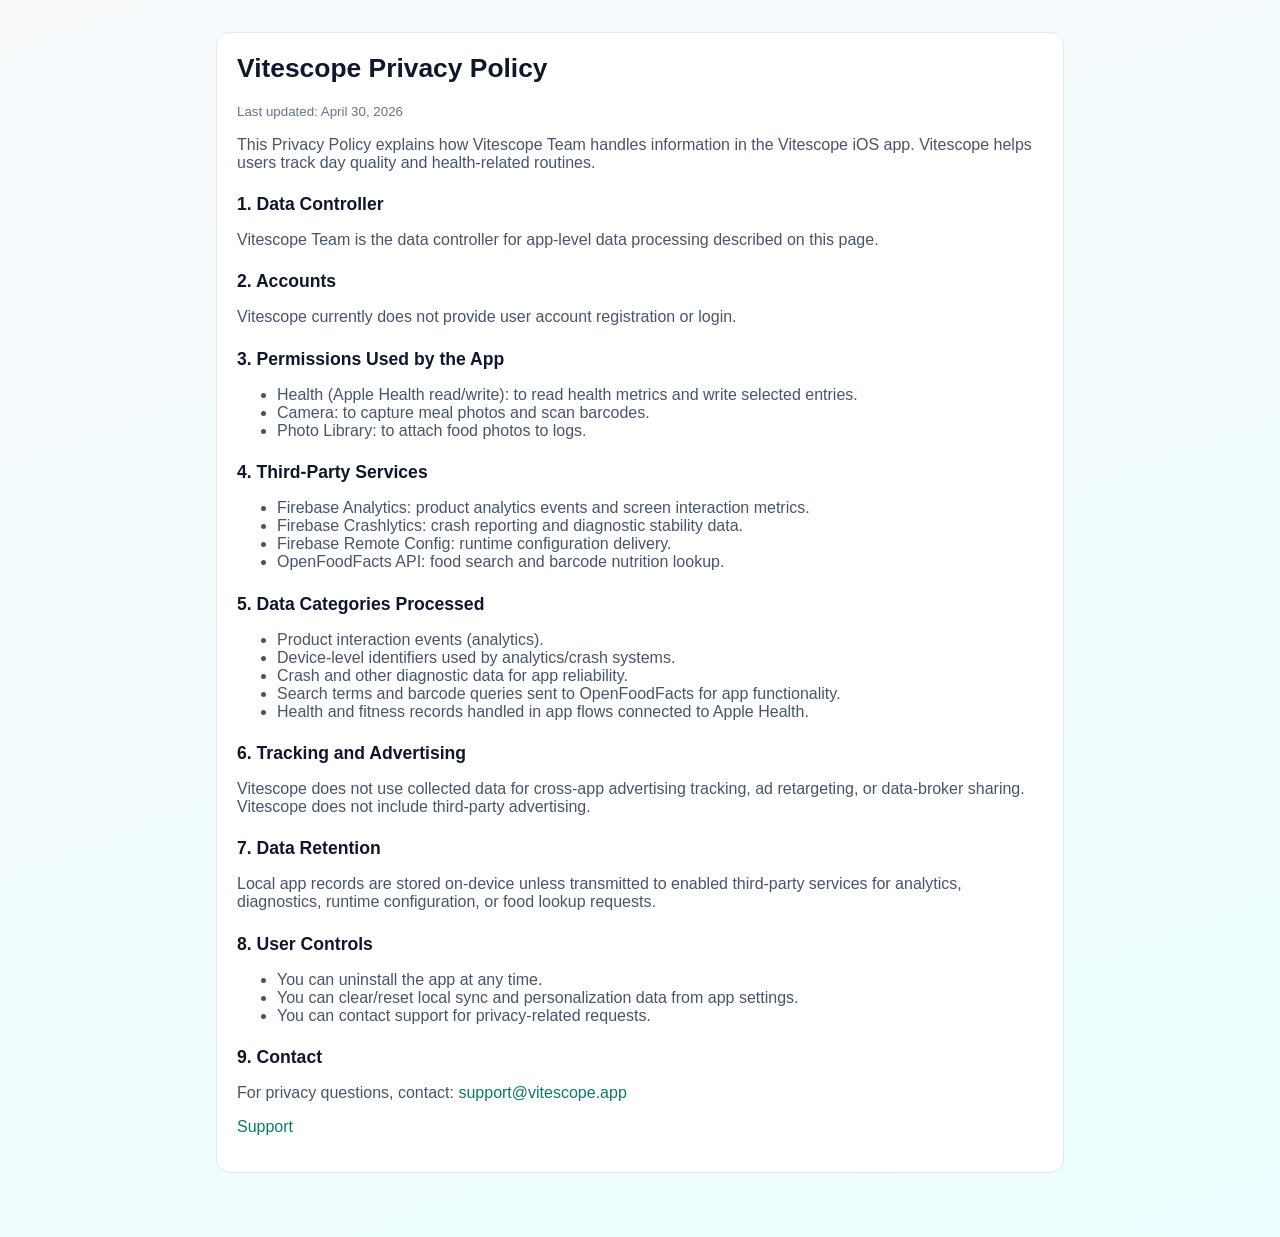
==== privacy-policy/index.html @ e9898ee6 "feat: bootstrap vitescope.app pages with redirect, privacy and support" ====
<!doctype html>
<html lang="en">
  <head>
    <meta charset="utf-8" />
    <meta name="viewport" content="width=device-width, initial-scale=1" />
    <title>Vitescope Privacy Policy</title>
    <meta name="description" content="Privacy Policy for Vitescope" />
    <link rel="stylesheet" href="/styles.css" />
  </head>
  <body>
    <main>
      <div class="card">
        <h1>Vitescope Privacy Policy</h1>
        <p><small>Last updated: April 30, 2026</small></p>

        <p>
          This Privacy Policy explains how Vitescope Team handles information in the Vitescope iOS app.
          Vitescope helps users track day quality and health-related routines.
        </p>

        <h2>1. Data Controller</h2>
        <p>Vitescope Team is the data controller for app-level data processing described on this page.</p>

        <h2>2. Accounts</h2>
        <p>Vitescope currently does not provide user account registration or login.</p>

        <h2>3. Permissions Used by the App</h2>
        <ul>
          <li>Health (Apple Health read/write): to read health metrics and write selected entries.</li>
          <li>Camera: to capture meal photos and scan barcodes.</li>
          <li>Photo Library: to attach food photos to logs.</li>
        </ul>

        <h2>4. Third-Party Services</h2>
        <ul>
          <li>Firebase Analytics: product analytics events and screen interaction metrics.</li>
          <li>Firebase Crashlytics: crash reporting and diagnostic stability data.</li>
          <li>Firebase Remote Config: runtime configuration delivery.</li>
          <li>OpenFoodFacts API: food search and barcode nutrition lookup.</li>
        </ul>

        <h2>5. Data Categories Processed</h2>
        <ul>
          <li>Product interaction events (analytics).</li>
          <li>Device-level identifiers used by analytics/crash systems.</li>
          <li>Crash and other diagnostic data for app reliability.</li>
          <li>Search terms and barcode queries sent to OpenFoodFacts for app functionality.</li>
          <li>Health and fitness records handled in app flows connected to Apple Health.</li>
        </ul>

        <h2>6. Tracking and Advertising</h2>
        <p>
          Vitescope does not use collected data for cross-app advertising tracking, ad retargeting, or data-broker sharing.
          Vitescope does not include third-party advertising.
        </p>

        <h2>7. Data Retention</h2>
        <p>
          Local app records are stored on-device unless transmitted to enabled third-party services for analytics,
          diagnostics, runtime configuration, or food lookup requests.
        </p>

        <h2>8. User Controls</h2>
        <ul>
          <li>You can uninstall the app at any time.</li>
          <li>You can clear/reset local sync and personalization data from app settings.</li>
          <li>You can contact support for privacy-related requests.</li>
        </ul>

        <h2>9. Contact</h2>
        <p>
          For privacy questions, contact:
          <a href="mailto:support@vitescope.app">support@vitescope.app</a>
        </p>

        <p><a href="/support/">Support</a></p>
      </div>
    </main>
  </body>
</html>
---- styles.css ----
:root {
  color-scheme: light;
  --bg: #f8fafc;
  --card: #ffffff;
  --text: #0f172a;
  --muted: #475569;
  --border: #e2e8f0;
  --accent: #0f766e;
}

* { box-sizing: border-box; }

body {
  margin: 0;
  font-family: -apple-system, BlinkMacSystemFont, 'Segoe UI', sans-serif;
  background: linear-gradient(160deg, #f8fafc 0%, #ecfeff 100%);
  color: var(--text);
}

main {
  max-width: 880px;
  margin: 2rem auto;
  padding: 0 1rem 2rem;
}

.card {
  background: var(--card);
  border: 1px solid var(--border);
  border-radius: 14px;
  padding: 1.25rem 1.25rem;
}

h1, h2 {
  margin-top: 0;
}

h1 {
  font-size: 1.65rem;
}

h2 {
  font-size: 1.1rem;
  margin-top: 1.4rem;
}

p, li {
  color: var(--muted);
}

a {
  color: var(--accent);
  text-decoration: none;
}

a:hover {
  text-decoration: underline;
}

small {
  color: #64748b;
}
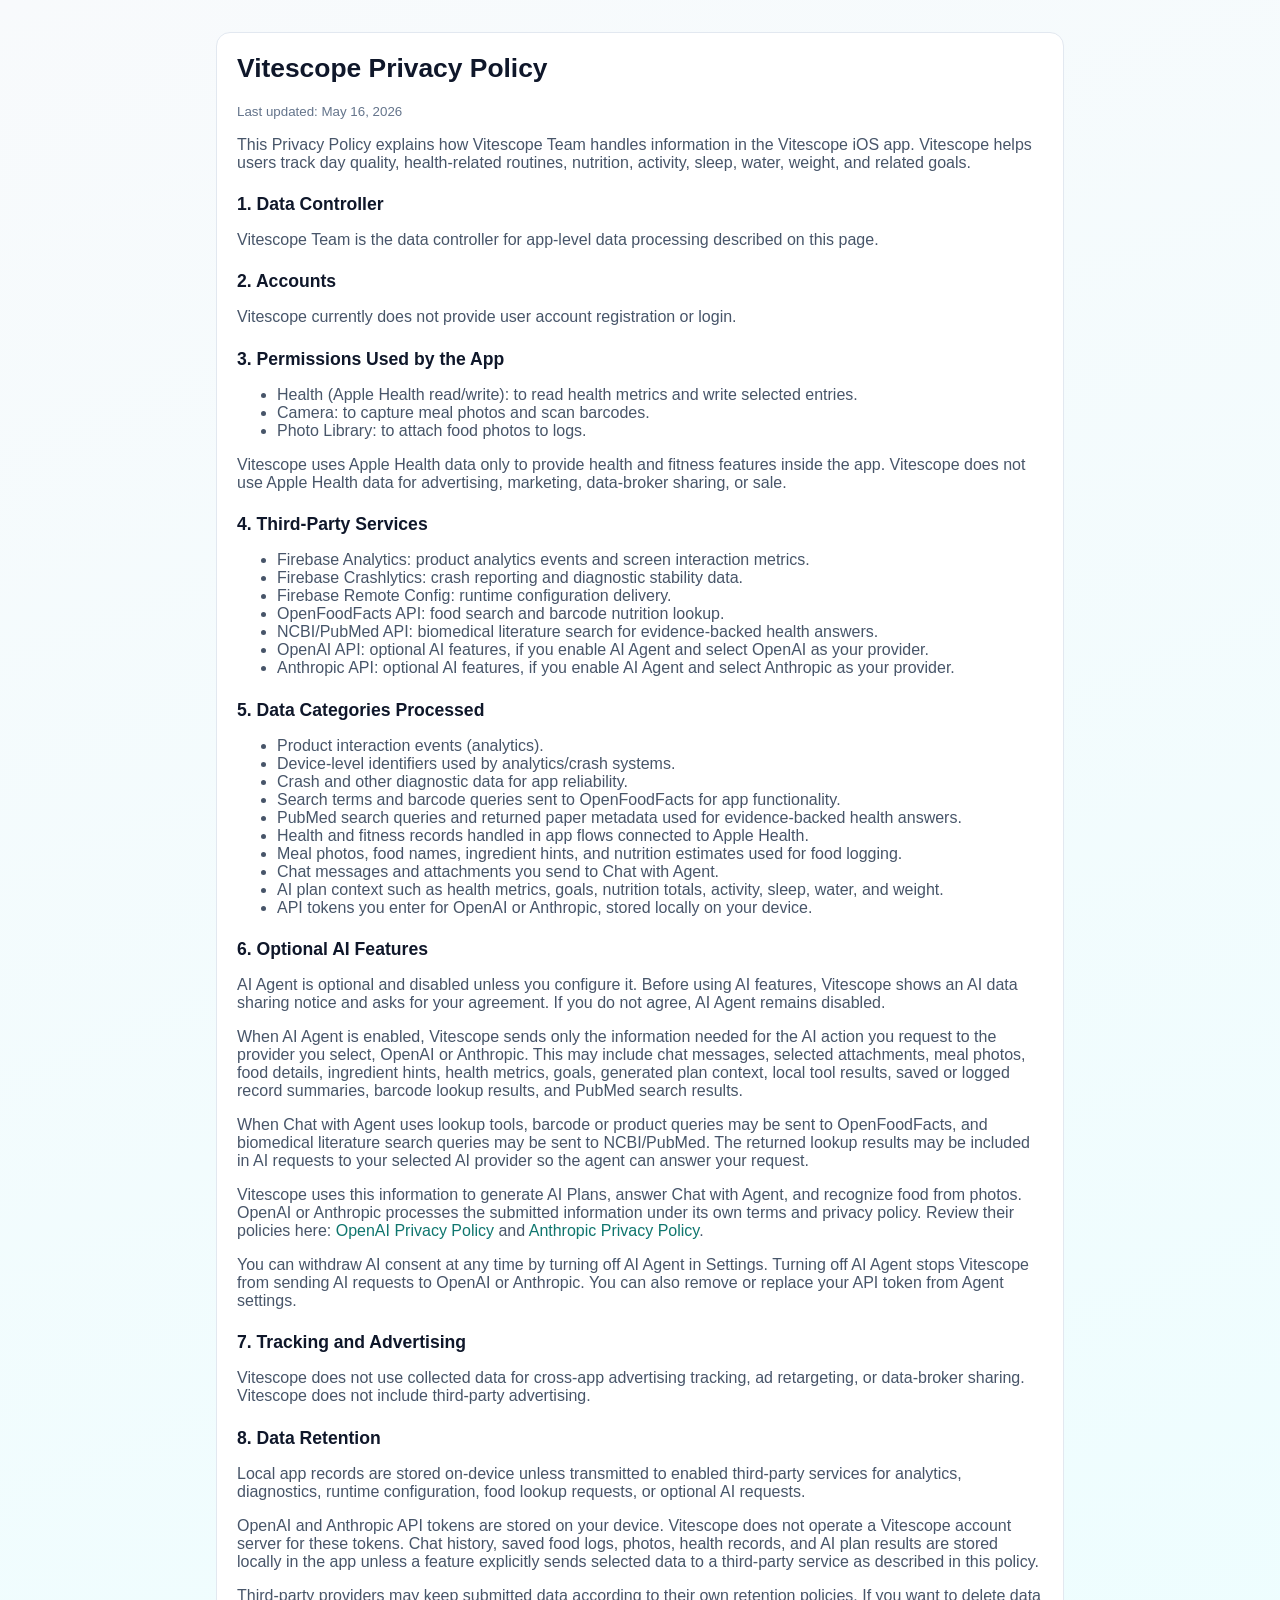
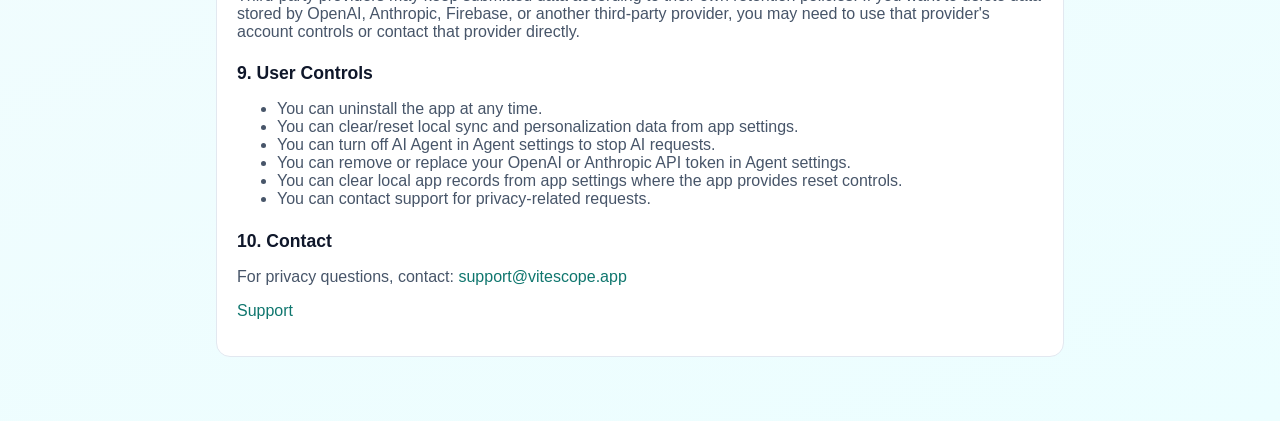
==== commit 230ab9dd: "chore: update privacy policy for AI features" ====
--- a/privacy-policy/index.html
+++ b/privacy-policy/index.html
@@ -11,11 +11,12 @@
     <main>
       <div class="card">
         <h1>Vitescope Privacy Policy</h1>
-        <p><small>Last updated: April 30, 2026</small></p>
+        <p><small>Last updated: May 16, 2026</small></p>
 
         <p>
           This Privacy Policy explains how Vitescope Team handles information in the Vitescope iOS app.
-          Vitescope helps users track day quality and health-related routines.
+          Vitescope helps users track day quality, health-related routines, nutrition, activity, sleep,
+          water, weight, and related goals.
         </p>
 
         <h2>1. Data Controller</h2>
@@ -30,6 +31,10 @@
           <li>Camera: to capture meal photos and scan barcodes.</li>
           <li>Photo Library: to attach food photos to logs.</li>
         </ul>
+        <p>
+          Vitescope uses Apple Health data only to provide health and fitness features inside the app.
+          Vitescope does not use Apple Health data for advertising, marketing, data-broker sharing, or sale.
+        </p>
 
         <h2>4. Third-Party Services</h2>
         <ul>
@@ -37,6 +42,13 @@
           <li>Firebase Crashlytics: crash reporting and diagnostic stability data.</li>
           <li>Firebase Remote Config: runtime configuration delivery.</li>
           <li>OpenFoodFacts API: food search and barcode nutrition lookup.</li>
+          <li>NCBI/PubMed API: biomedical literature search for evidence-backed health answers.</li>
+          <li>
+            OpenAI API: optional AI features, if you enable AI Agent and select OpenAI as your provider.
+          </li>
+          <li>
+            Anthropic API: optional AI features, if you enable AI Agent and select Anthropic as your provider.
+          </li>
         </ul>
 
         <h2>5. Data Categories Processed</h2>
@@ -45,29 +57,77 @@
           <li>Device-level identifiers used by analytics/crash systems.</li>
           <li>Crash and other diagnostic data for app reliability.</li>
           <li>Search terms and barcode queries sent to OpenFoodFacts for app functionality.</li>
+          <li>PubMed search queries and returned paper metadata used for evidence-backed health answers.</li>
           <li>Health and fitness records handled in app flows connected to Apple Health.</li>
+          <li>Meal photos, food names, ingredient hints, and nutrition estimates used for food logging.</li>
+          <li>Chat messages and attachments you send to Chat with Agent.</li>
+          <li>AI plan context such as health metrics, goals, nutrition totals, activity, sleep, water, and weight.</li>
+          <li>API tokens you enter for OpenAI or Anthropic, stored locally on your device.</li>
         </ul>
 
-        <h2>6. Tracking and Advertising</h2>
+        <h2>6. Optional AI Features</h2>
+        <p>
+          AI Agent is optional and disabled unless you configure it. Before using AI features, Vitescope shows an
+          AI data sharing notice and asks for your agreement. If you do not agree, AI Agent remains disabled.
+        </p>
+        <p>
+          When AI Agent is enabled, Vitescope sends only the information needed for the AI action you request to
+          the provider you select, OpenAI or Anthropic. This may include chat messages, selected attachments,
+          meal photos, food details, ingredient hints, health metrics, goals, generated plan context, local tool
+          results, saved or logged record summaries, barcode lookup results, and PubMed search results.
+        </p>
+        <p>
+          When Chat with Agent uses lookup tools, barcode or product queries may be sent to OpenFoodFacts, and
+          biomedical literature search queries may be sent to NCBI/PubMed. The returned lookup results may be
+          included in AI requests to your selected AI provider so the agent can answer your request.
+        </p>
+        <p>
+          Vitescope uses this information to generate AI Plans, answer Chat with Agent, and recognize food from
+          photos. OpenAI or Anthropic processes the submitted information under its own terms and privacy policy.
+          Review their policies here:
+          <a href="https://openai.com/policies/privacy-policy/">OpenAI Privacy Policy</a> and
+          <a href="https://www.anthropic.com/legal/privacy">Anthropic Privacy Policy</a>.
+        </p>
+        <p>
+          You can withdraw AI consent at any time by turning off AI Agent in Settings. Turning off AI Agent stops
+          Vitescope from sending AI requests to OpenAI or Anthropic. You can also remove or replace your API token
+          from Agent settings.
+        </p>
+
+        <h2>7. Tracking and Advertising</h2>
         <p>
           Vitescope does not use collected data for cross-app advertising tracking, ad retargeting, or data-broker sharing.
           Vitescope does not include third-party advertising.
         </p>
 
-        <h2>7. Data Retention</h2>
+        <h2>8. Data Retention</h2>
         <p>
           Local app records are stored on-device unless transmitted to enabled third-party services for analytics,
-          diagnostics, runtime configuration, or food lookup requests.
+          diagnostics, runtime configuration, food lookup requests, or optional AI requests.
+        </p>
+        <p>
+          OpenAI and Anthropic API tokens are stored on your device. Vitescope does not operate a Vitescope account
+          server for these tokens. Chat history, saved food logs, photos, health records, and AI plan results are
+          stored locally in the app unless a feature explicitly sends selected data to a third-party service as
+          described in this policy.
+        </p>
+        <p>
+          Third-party providers may keep submitted data according to their own retention policies. If you want to
+          delete data stored by OpenAI, Anthropic, Firebase, or another third-party provider, you may need to use
+          that provider's account controls or contact that provider directly.
         </p>
 
-        <h2>8. User Controls</h2>
+        <h2>9. User Controls</h2>
         <ul>
           <li>You can uninstall the app at any time.</li>
           <li>You can clear/reset local sync and personalization data from app settings.</li>
+          <li>You can turn off AI Agent in Agent settings to stop AI requests.</li>
+          <li>You can remove or replace your OpenAI or Anthropic API token in Agent settings.</li>
+          <li>You can clear local app records from app settings where the app provides reset controls.</li>
           <li>You can contact support for privacy-related requests.</li>
         </ul>
 
-        <h2>9. Contact</h2>
+        <h2>10. Contact</h2>
         <p>
           For privacy questions, contact:
           <a href="mailto:support@vitescope.app">support@vitescope.app</a>
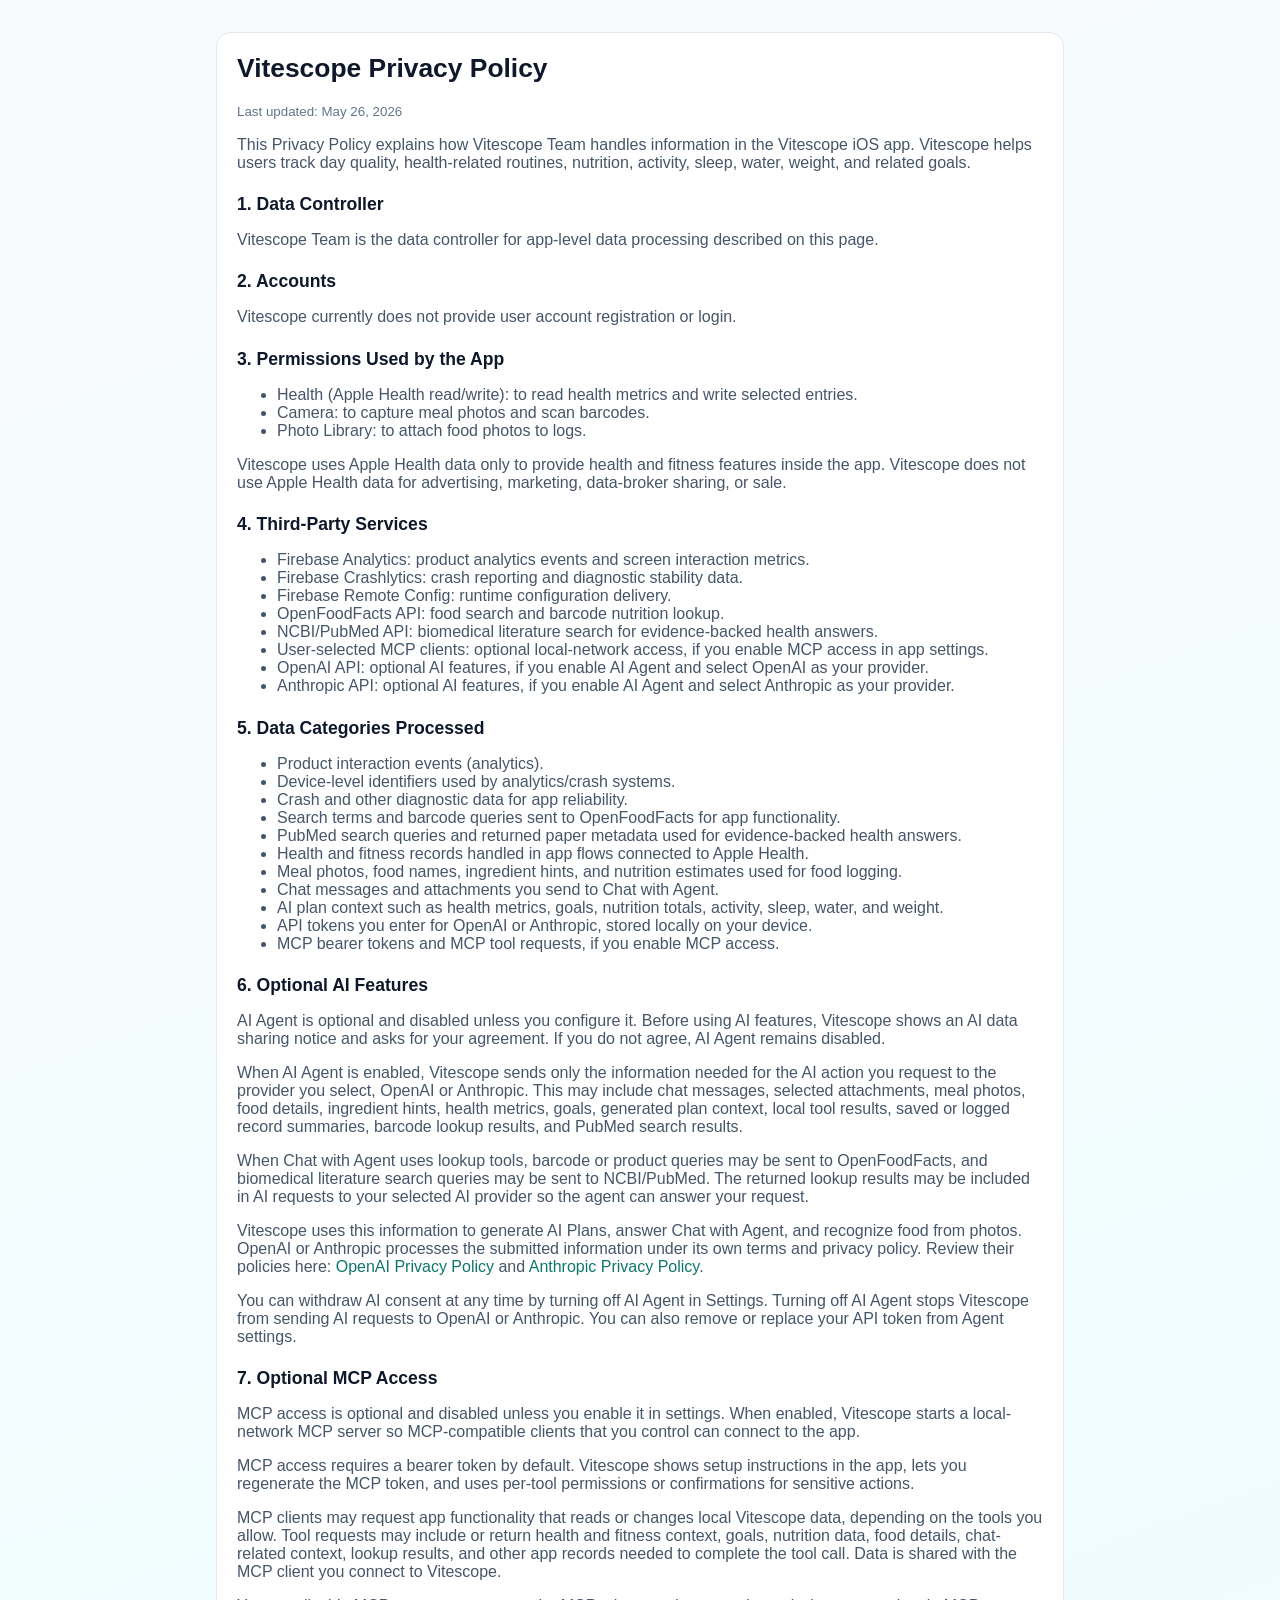
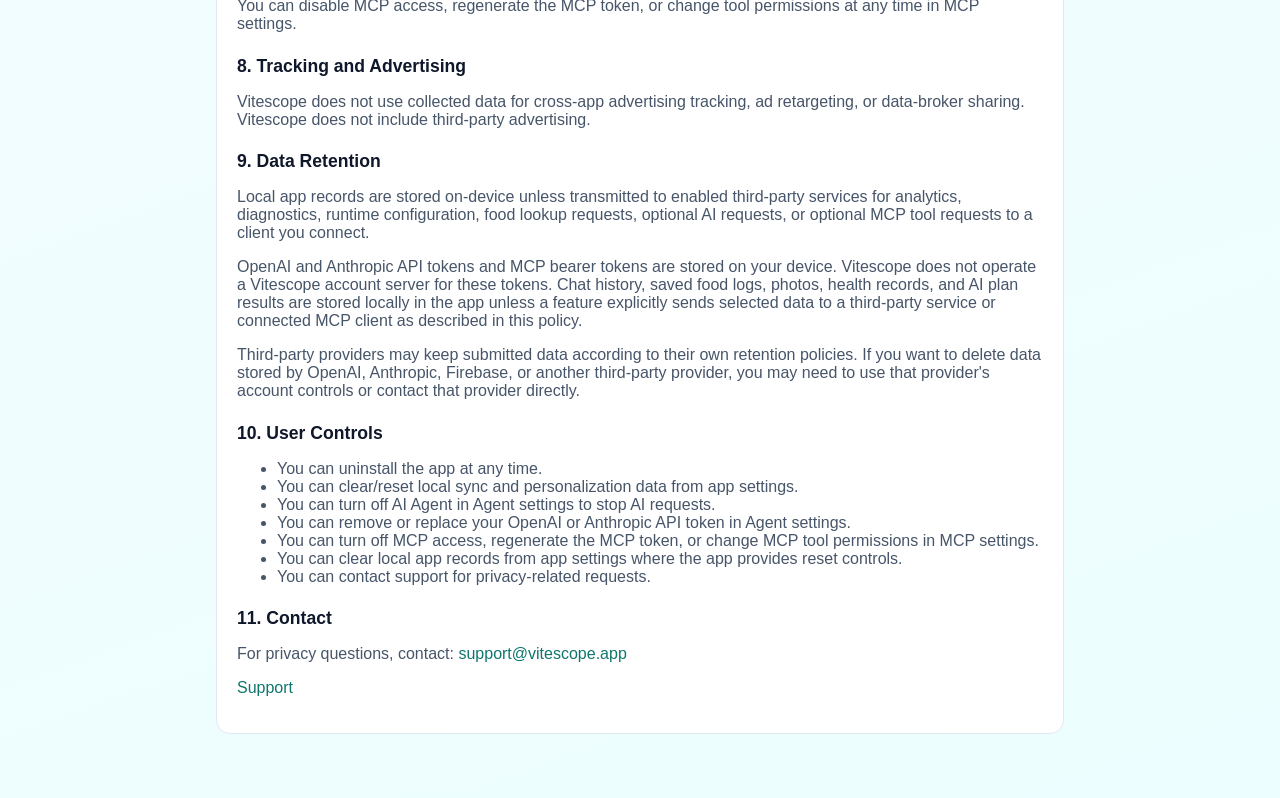
==== commit 3366a483: "docs: update privacy policy for MCP access" ====
--- a/privacy-policy/index.html
+++ b/privacy-policy/index.html
@@ -11,7 +11,7 @@
     <main>
       <div class="card">
         <h1>Vitescope Privacy Policy</h1>
-        <p><small>Last updated: May 16, 2026</small></p>
+        <p><small>Last updated: May 26, 2026</small></p>
 
         <p>
           This Privacy Policy explains how Vitescope Team handles information in the Vitescope iOS app.
@@ -44,6 +44,9 @@
           <li>OpenFoodFacts API: food search and barcode nutrition lookup.</li>
           <li>NCBI/PubMed API: biomedical literature search for evidence-backed health answers.</li>
           <li>
+            User-selected MCP clients: optional local-network access, if you enable MCP access in app settings.
+          </li>
+          <li>
             OpenAI API: optional AI features, if you enable AI Agent and select OpenAI as your provider.
           </li>
           <li>
@@ -63,6 +66,7 @@
           <li>Chat messages and attachments you send to Chat with Agent.</li>
           <li>AI plan context such as health metrics, goals, nutrition totals, activity, sleep, water, and weight.</li>
           <li>API tokens you enter for OpenAI or Anthropic, stored locally on your device.</li>
+          <li>MCP bearer tokens and MCP tool requests, if you enable MCP access.</li>
         </ul>
 
         <h2>6. Optional AI Features</h2>
@@ -94,22 +98,43 @@
           from Agent settings.
         </p>
 
-        <h2>7. Tracking and Advertising</h2>
+        <h2>7. Optional MCP Access</h2>
+        <p>
+          MCP access is optional and disabled unless you enable it in settings. When enabled, Vitescope starts a
+          local-network MCP server so MCP-compatible clients that you control can connect to the app.
+        </p>
+        <p>
+          MCP access requires a bearer token by default. Vitescope shows setup instructions in the app, lets you
+          regenerate the MCP token, and uses per-tool permissions or confirmations for sensitive actions.
+        </p>
+        <p>
+          MCP clients may request app functionality that reads or changes local Vitescope data, depending on the
+          tools you allow. Tool requests may include or return health and fitness context, goals, nutrition data,
+          food details, chat-related context, lookup results, and other app records needed to complete the tool
+          call. Data is shared with the MCP client you connect to Vitescope.
+        </p>
+        <p>
+          You can disable MCP access, regenerate the MCP token, or change tool permissions at any time in MCP
+          settings.
+        </p>
+
+        <h2>8. Tracking and Advertising</h2>
         <p>
           Vitescope does not use collected data for cross-app advertising tracking, ad retargeting, or data-broker sharing.
           Vitescope does not include third-party advertising.
         </p>
 
-        <h2>8. Data Retention</h2>
+        <h2>9. Data Retention</h2>
         <p>
           Local app records are stored on-device unless transmitted to enabled third-party services for analytics,
-          diagnostics, runtime configuration, food lookup requests, or optional AI requests.
+          diagnostics, runtime configuration, food lookup requests, optional AI requests, or optional MCP tool
+          requests to a client you connect.
         </p>
         <p>
-          OpenAI and Anthropic API tokens are stored on your device. Vitescope does not operate a Vitescope account
-          server for these tokens. Chat history, saved food logs, photos, health records, and AI plan results are
-          stored locally in the app unless a feature explicitly sends selected data to a third-party service as
-          described in this policy.
+          OpenAI and Anthropic API tokens and MCP bearer tokens are stored on your device. Vitescope does not
+          operate a Vitescope account server for these tokens. Chat history, saved food logs, photos, health
+          records, and AI plan results are stored locally in the app unless a feature explicitly sends selected
+          data to a third-party service or connected MCP client as described in this policy.
         </p>
         <p>
           Third-party providers may keep submitted data according to their own retention policies. If you want to
@@ -117,17 +142,18 @@
           that provider's account controls or contact that provider directly.
         </p>
 
-        <h2>9. User Controls</h2>
+        <h2>10. User Controls</h2>
         <ul>
           <li>You can uninstall the app at any time.</li>
           <li>You can clear/reset local sync and personalization data from app settings.</li>
           <li>You can turn off AI Agent in Agent settings to stop AI requests.</li>
           <li>You can remove or replace your OpenAI or Anthropic API token in Agent settings.</li>
+          <li>You can turn off MCP access, regenerate the MCP token, or change MCP tool permissions in MCP settings.</li>
           <li>You can clear local app records from app settings where the app provides reset controls.</li>
           <li>You can contact support for privacy-related requests.</li>
         </ul>
 
-        <h2>10. Contact</h2>
+        <h2>11. Contact</h2>
         <p>
           For privacy questions, contact:
           <a href="mailto:support@vitescope.app">support@vitescope.app</a>
